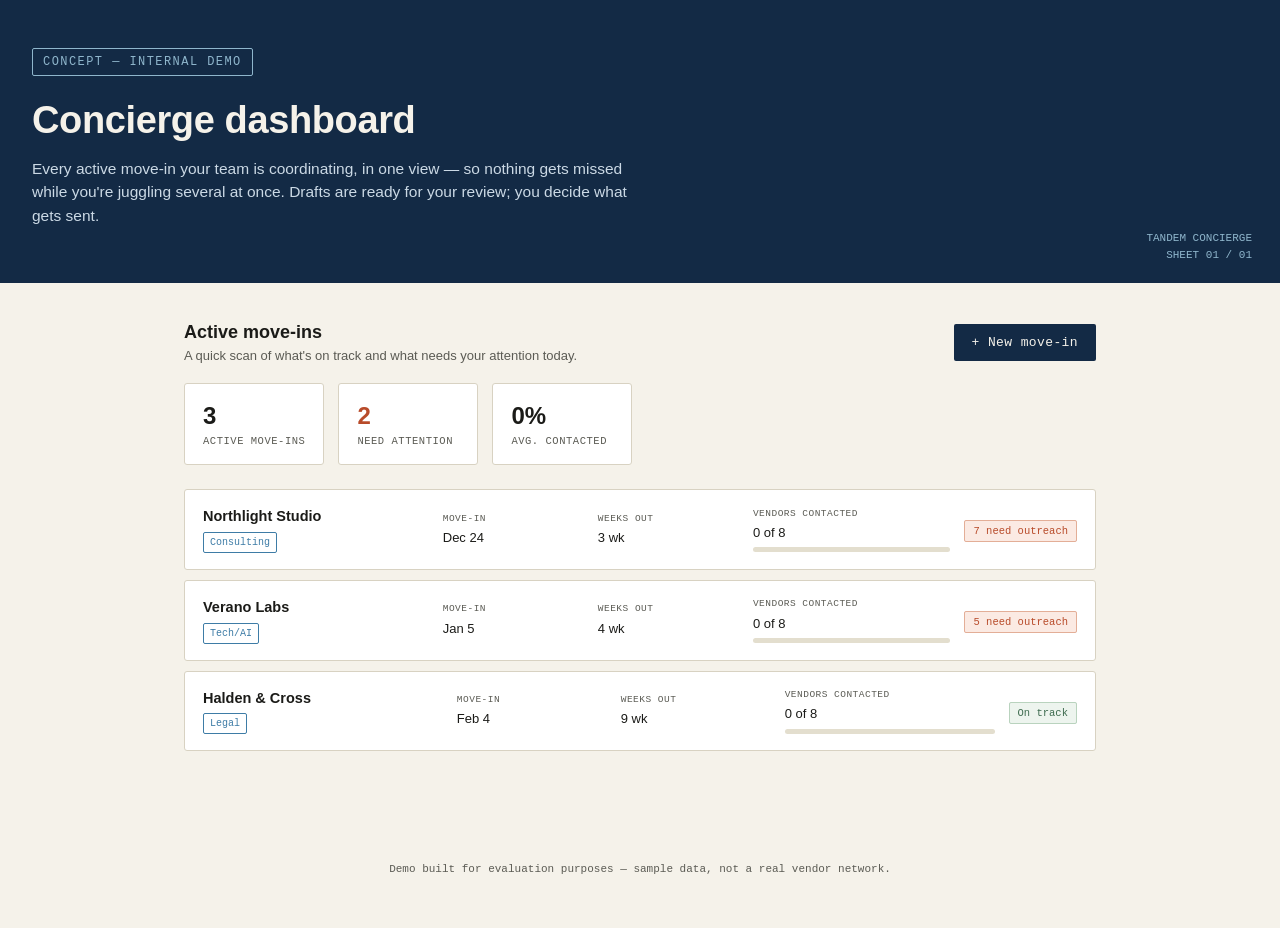
==== move-in-assistant.html @ 20e08d95 "Add files via upload" ====
<!DOCTYPE html>
<html lang="en">
<head>
<meta charset="UTF-8">
<meta name="viewport" content="width=device-width, initial-scale=1.0">
<title>Concierge Dashboard — Tandem</title>
<style>
  :root{
    --font-mono: ui-monospace, 'SFMono-Regular', 'Menlo', 'Consolas', 'Liberation Mono', monospace;
    --font-sans: -apple-system, 'Segoe UI', 'Helvetica Neue', Arial, sans-serif;
    --navy:#132A45;
    --navy-2:#1E3E63;
    --blue:#3E7CA6;
    --line:#8FB6CC;
    --paper:#F5F2EA;
    --paper-2:#ECE7DA;
    --ink:#1B1B18;
    --ink-soft:#5B5B54;
    --stamp:#B84B2A;
    --ok:#3E6B4F;
    --radius:3px;
  }
  *{box-sizing:border-box; margin:0; padding:0;}
  body{
    font-family:var(--font-sans);
    background:var(--paper);
    color:var(--ink);
    line-height:1.5;
  }
  .mono{font-family:var(--font-mono);}

  /* ---------- Header ---------- */
  header{
    background:
      linear-gradient(var(--navy), var(--navy)),
      repeating-linear-gradient(0deg, rgba(255,255,255,0.05) 0 1px, transparent 1px 28px),
      repeating-linear-gradient(90deg, rgba(255,255,255,0.05) 0 1px, transparent 1px 28px);
    color:#F5F2EA;
    padding:48px 32px 56px;
    position:relative;
  }
  .eyebrow{
    font-family:var(--font-mono);
    font-size:12px;
    letter-spacing:0.12em;
    text-transform:uppercase;
    color:var(--line);
    border:1px solid var(--line);
    display:inline-block;
    padding:4px 10px;
    border-radius:2px;
  }
  h1{
    font-size:clamp(26px, 4vw, 38px);
    font-weight:600;
    margin:16px 0 8px;
    max-width:680px;
    letter-spacing:-0.01em;
  }
  header p{max-width:600px; color:#CBD9E5; font-size:15.5px;}
  .corner-tag{
    position:absolute; right:28px; bottom:18px;
    font-family:var(--font-mono); font-size:11px; color:var(--line);
    text-align:right; line-height:1.6;
  }

  main{max-width:960px; margin:0 auto; padding:36px 24px 80px;}

  .view{display:none;}
  .view.active{display:block;}

  .toolbar{
    display:flex; justify-content:space-between; align-items:center; margin-bottom:18px; gap:12px; flex-wrap:wrap;
  }
  .toolbar h2{font-size:18px; font-weight:600;}
  .toolbar p{font-size:13px; color:var(--ink-soft); max-width:520px;}

  button.primary{
    font-family:var(--font-mono); font-size:13px; letter-spacing:0.03em;
    background:var(--navy); color:#F5F2EA; border:none;
    padding:11px 18px; border-radius:2px; cursor:pointer; white-space:nowrap;
  }
  button.primary:hover{background:var(--navy-2);}
  button.ghost{
    font-family:var(--font-mono); font-size:12px; background:none; border:1px solid #C9C2AE;
    color:var(--ink-soft); padding:8px 12px; border-radius:2px; cursor:pointer;
  }
  button.ghost:hover{border-color:var(--navy); color:var(--navy);}

  /* ---------- Dashboard ---------- */
  .summary-row{display:flex; gap:14px; margin-bottom:24px; flex-wrap:wrap;}
  .summary-stat{
    background:#fff; border:1px solid #D8D2C2; border-radius:var(--radius);
    padding:14px 18px; min-width:140px;
  }
  .summary-stat .num{font-size:24px; font-weight:600;}
  .summary-stat .lbl{font-family:var(--font-mono); font-size:10.5px; text-transform:uppercase; letter-spacing:0.05em; color:var(--ink-soft);}
  .summary-stat.warn .num{color:var(--stamp);}

  .dash-list{display:flex; flex-direction:column; gap:10px;}
  .dash-row{
    background:#fff; border:1px solid #D8D2C2; border-radius:var(--radius);
    padding:16px 18px; cursor:pointer; transition:border-color 0.15s ease, background 0.15s ease;
    display:grid; grid-template-columns:1.6fr 1fr 1fr 1.4fr auto; gap:14px; align-items:center;
  }
  .dash-row:hover{border-color:var(--navy);}
  .dash-row .company{font-size:14.5px; font-weight:600;}
  .dash-row .industry-tag{
    font-family:var(--font-mono); font-size:10px; color:var(--blue); border:1px solid var(--blue);
    border-radius:2px; padding:2px 6px; display:inline-block; margin-top:4px; white-space:nowrap;
  }
  .dash-row .field-lbl{font-family:var(--font-mono); font-size:9.5px; text-transform:uppercase; color:var(--ink-soft); letter-spacing:0.05em; margin-bottom:2px;}
  .dash-row .field-val{font-size:13px;}
  .mini-track{height:5px; background:#E3DECE; border-radius:3px; overflow:hidden; margin-top:5px;}
  .mini-fill{height:100%; background:var(--ok);}
  .overdue-badge{
    font-family:var(--font-mono); font-size:10.5px; background:#FBEAE3; color:var(--stamp);
    border:1px solid #E3AE97; border-radius:2px; padding:4px 8px; white-space:nowrap;
  }
  .clear-badge{
    font-family:var(--font-mono); font-size:10.5px; background:#EDF4EE; color:var(--ok);
    border:1px solid #B9D3BE; border-radius:2px; padding:4px 8px; white-space:nowrap;
  }
  .empty-state{
    background:#fff; border:1px dashed #C9C2AE; border-radius:var(--radius);
    padding:36px 20px; text-align:center; color:var(--ink-soft); font-size:13.5px;
  }

  /* ---------- Form ---------- */
  .sheet{background:#fff; border:1px solid #D8D2C2; border-radius:var(--radius);}
  .sheet-head{display:flex; justify-content:space-between; align-items:baseline; padding:16px 22px; border-bottom:1px solid #E3DECE;}
  .sheet-head h2{font-size:15px; font-weight:600;}
  .sheet-head span{font-family:var(--font-mono); font-size:11px; color:var(--ink-soft);}
  form{padding:22px; display:grid; grid-template-columns:1fr 1fr; gap:16px 18px;}
  .field{display:flex; flex-direction:column; gap:6px;}
  .field.full{grid-column:1 / -1;}
  label{font-family:var(--font-mono); font-size:11px; letter-spacing:0.05em; text-transform:uppercase; color:var(--ink-soft);}
  input, select{
    font-family:var(--font-sans); font-size:14px; padding:10px 12px;
    border:1px solid #C9C2AE; border-radius:2px; background:var(--paper); color:var(--ink);
  }
  input:focus, select:focus{outline:2px solid var(--blue); outline-offset:1px;}
  .submit-row{grid-column:1 / -1; display:flex; justify-content:flex-end; gap:10px; margin-top:2px;}

  /* ---------- Detail view ---------- */
  .detail-head{display:flex; justify-content:space-between; align-items:flex-start; margin-bottom:20px; gap:14px; flex-wrap:wrap;}
  .detail-head h2{font-size:20px; font-weight:600;}
  .detail-head .meta{font-family:var(--font-mono); font-size:12px; color:var(--ink-soft); margin-top:4px;}
  .section-label{font-family:var(--font-mono); font-size:12px; text-transform:uppercase; letter-spacing:0.08em; color:var(--ink-soft); margin:28px 0 14px;}
  .section-label:first-of-type{margin-top:0;}

  .ruler-wrap{overflow-x:auto; padding-bottom:6px; margin-bottom:6px;}
  .ruler{position:relative; height:150px; min-width:640px;}
  .ruler-line{position:absolute; left:0; right:0; top:96px; height:2px; background:var(--ink);}
  .tick{position:absolute; top:90px; width:1px; height:14px; background:var(--ink-soft);}
  .tick-label{position:absolute; top:108px; font-family:var(--font-mono); font-size:10px; color:var(--ink-soft); transform:translateX(-50%);}
  .pin{position:absolute; top:0; display:flex; flex-direction:column; align-items:center; width:100px; transform:translateX(-50%); cursor:pointer;}
  .pin .flag{font-family:var(--font-mono); font-size:10px; background:var(--navy); color:#F5F2EA; padding:4px 7px; border-radius:2px; white-space:nowrap; margin-bottom:4px;}
  .pin.overdue .flag{background:var(--stamp);}
  .pin .stem{width:1px; flex:1; background:var(--blue); min-height:6px;}
  .pin .dot{width:7px; height:7px; border-radius:50%; background:var(--blue); margin-top:-3px;}
  .movein-marker{position:absolute; top:80px; right:0; text-align:right;}
  .movein-marker .flag{background:var(--stamp);}

  .progress-row{display:flex; align-items:center; gap:14px; margin-bottom:18px;}
  .progress-track{flex:1; height:6px; background:#E3DECE; border-radius:3px; overflow:hidden;}
  .progress-fill{height:100%; width:0%; background:var(--ok); transition:width 0.25s ease;}
  .progress-count{font-family:var(--font-mono); font-size:12px; color:var(--ink-soft); white-space:nowrap;}

  .cards{display:grid; grid-template-columns:repeat(auto-fill, minmax(240px,1fr)); gap:14px;}
  .card{
    background:#fff; border:1px solid #D8D2C2; border-radius:var(--radius);
    padding:16px; display:flex; flex-direction:column; gap:8px;
    scroll-margin-top:20px; transition:background 0.2s ease, border-color 0.2s ease;
  }
  .card.sent{background:#F2F6F3; border-color:#CBDBCF;}
  .card.overdue{border-color:#E3AE97;}
  .card-top{display:flex; justify-content:space-between; align-items:flex-start; gap:8px;}
  .card h3{font-size:14px; font-weight:600;}
  .weeks-badge{font-family:var(--font-mono); font-size:10px; color:var(--blue); border:1px solid var(--blue); border-radius:2px; padding:2px 6px; white-space:nowrap;}
  .weeks-badge.overdue{color:var(--stamp); border-color:var(--stamp);}
  .card p{font-size:12.5px; color:var(--ink-soft); flex:1;}
  .card-actions{display:flex; gap:8px; flex-wrap:wrap;}
  .card button{
    font-family:var(--font-mono); font-size:11px; letter-spacing:0.02em;
    background:transparent; border:1px solid var(--navy); color:var(--navy);
    padding:8px 10px; border-radius:2px; cursor:pointer; text-align:left;
  }
  .card button:hover{background:var(--navy); color:#F5F2EA;}
  .card button.sent-btn{border-color:var(--ok); color:var(--ok);}
  .card button.sent-btn:hover{background:var(--ok); color:#fff;}
  .card button.sent-btn.is-sent{background:var(--ok); color:#fff;}

  .email-box{display:none; margin-top:2px; flex-direction:column; gap:8px;}
  .email-box.open{display:flex;}
  .email-text{padding:12px; background:var(--paper-2); border:1px dashed #C9C2AE; border-radius:2px; font-size:12.5px; white-space:pre-wrap; font-family:var(--font-mono); color:var(--ink);}
  .copy-btn{align-self:flex-start; font-size:10px !important; padding:6px 9px !important;}
  .copy-btn.copied{border-color:var(--ok); color:var(--ok);}

  .note-banner{
    font-size:12.5px; color:var(--ink-soft); background:var(--paper-2); border:1px solid #E3DECE;
    border-radius:2px; padding:10px 14px; margin-bottom:22px;
  }

  footer{text-align:center; padding:30px 20px 50px; color:var(--ink-soft); font-family:var(--font-mono); font-size:11px;}

  @media (max-width:640px){
    form{grid-template-columns:1fr;}
    header{padding:36px 20px 48px;}
    .dash-row{grid-template-columns:1fr; gap:10px;}
  }
</style>
</head>
<body>

<header>
  <span class="eyebrow">Concept — internal demo</span>
  <h1>Concierge dashboard</h1>
  <p>Every active move-in your team is coordinating, in one view — so nothing gets missed while you're juggling several at once. Drafts are ready for your review; you decide what gets sent.</p>
  <div class="corner-tag mono">
    TANDEM CONCIERGE<br>
    SHEET 01 / 01
  </div>
</header>

<main>

  <!-- DASHBOARD VIEW -->
  <div class="view active" id="dashboardView">
    <div class="toolbar">
      <div>
        <h2>Active move-ins</h2>
        <p>A quick scan of what's on track and what needs your attention today.</p>
      </div>
      <button type="button" class="primary" id="newMoveInBtn">+ New move-in</button>
    </div>

    <div class="summary-row" id="summaryRow"></div>
    <div class="dash-list" id="dashList"></div>
  </div>

  <!-- FORM VIEW -->
  <div class="view" id="formView">
    <div class="toolbar">
      <div>
        <h2>Add a move-in</h2>
        <p>Once a lease is signed, add it here to generate its timeline and vendor drafts.</p>
      </div>
      <button type="button" class="ghost" id="cancelFormBtn">&larr; Back to dashboard</button>
    </div>
    <div class="sheet">
      <div class="sheet-head">
        <h2>Deal details</h2>
        <span class="mono">INTAKE FORM</span>
      </div>
      <form id="intakeForm">
        <div class="field full">
          <label for="company">Company name</label>
          <input type="text" id="company" placeholder="e.g. Northlight Studio" required>
        </div>
        <div class="field">
          <label for="sqft">Office size (sq ft)</label>
          <input type="number" id="sqft" min="200" value="2500" required>
        </div>
        <div class="field">
          <label for="team">Team size</label>
          <input type="number" id="team" min="1" value="15" required>
        </div>
        <div class="field">
          <label for="industry">Industry</label>
          <select id="industry">
            <option value="Tech/AI">Tech / AI</option>
            <option value="Legal">Legal</option>
            <option value="Consulting">Consulting</option>
            <option value="Other">Other</option>
          </select>
        </div>
        <div class="field">
          <label for="moveDate">Target move-in date</label>
          <input type="date" id="moveDate" required>
        </div>
        <div class="field full">
          <label for="building">Building address (optional)</label>
          <input type="text" id="building" placeholder="e.g. 55 Water Street, New York, NY">
        </div>
        <div class="submit-row">
          <button type="submit" class="primary">Add to dashboard &rarr;</button>
        </div>
      </form>
    </div>
  </div>

  <!-- DETAIL VIEW -->
  <div class="view" id="detailView">
    <div class="toolbar">
      <button type="button" class="ghost" id="backToDashBtn">&larr; Back to dashboard</button>
    </div>
    <div class="note-banner">Drafts are ready for review — nothing is sent automatically. Mark a vendor as contacted once you've actually reached out.</div>
    <div class="detail-head">
      <div>
        <h2 id="detailCompany"></h2>
        <div class="meta" id="detailMeta"></div>
      </div>
    </div>

    <div class="section-label">Move-in timeline — weeks out from move-in day</div>
    <div class="ruler-wrap"><div class="ruler" id="ruler"></div></div>

    <div class="section-label">Vendor checklist</div>
    <div class="progress-row">
      <div class="progress-track"><div class="progress-fill" id="progressFill"></div></div>
      <div class="progress-count mono" id="progressCount">0 of 0 contacted</div>
    </div>
    <div class="cards" id="cards"></div>
  </div>

</main>

<footer>Demo built for evaluation purposes — sample data, not a real vendor network.</footer>

<script>
const CATS = [
  {id:'furniture', name:'Furniture', base:8, blurb:'Order desks, seating, and storage sized to your headcount.'},
  {id:'internet', name:'Internet service', base:6, blurb:'Line up ISP install so connectivity is live before day one.'},
  {id:'utilities', name:'Utilities', base:5, blurb:'Set up electric, water, and gas accounts under the new lease.'},
  {id:'security', name:'Access control', base:5, blurb:'Configure access badges and building security protocols.'},
  {id:'insurance', name:'Insurance', base:4, blurb:'Confirm tenant liability and property coverage is active.'},
  {id:'deposits', name:'Deposits & fees', base:4, blurb:'Settle security deposit and any outstanding move-in fees.'},
  {id:'moving', name:'Moving logistics', base:3, blurb:'Book movers and plan the physical relocation timeline.'},
  {id:'janitorial', name:'Cleaning', base:2, blurb:'Schedule a move-in clean and set an ongoing service.'},
];

function computeWeeks(sqft, team, industry){
  const large = sqft > 5000 || team > 30;
  const small = sqft < 1500 && team < 10;
  return CATS.map(c => {
    let w = c.base;
    if(large && ['furniture','moving'].includes(c.id)) w += 2;
    if(small && c.id === 'furniture') w = Math.max(2, w - 1);
    if(industry === 'Legal' && c.id === 'deposits') w += 1;
    if(industry === 'Tech/AI' && c.id === 'security') w += 1;
    if(industry === 'Consulting' && c.id === 'furniture') w += 1;
    return {...c, weeks: w};
  }).sort((a,b) => b.weeks - a.weeks);
}

function weeksUntil(dateStr){
  const today = new Date(); today.setHours(0,0,0,0);
  const target = new Date(dateStr + 'T00:00:00');
  return (target - today) / (7*24*60*60*1000);
}

function draftEmail(cat, data){
  const {sqft, team, industry, moveDate, building} = data;
  const addr = building ? building : '[building address]';
  const dateStr = new Date(moveDate + 'T00:00:00').toLocaleDateString('en-US', {month:'long', day:'numeric', year:'numeric'});
  const templates = {
    furniture: `We're outfitting a ${sqft} sq ft office for a ${team}-person ${industry} team at ${addr}, moving in ${dateStr}. Could you send a quote for desks, seating, and storage sized to that headcount, with delivery scheduled ahead of our move-in date?`,
    internet: `We need internet service installed and tested at ${addr} before ${dateStr}. Team size is ${team}, office is ${sqft} sq ft. Please share available plans and your typical install lead time.`,
    utilities: `We're setting up electric, water, and gas accounts for a new lease at ${addr}, occupancy beginning ${dateStr}. Please advise on account setup requirements and timing.`,
    security: `Could you help us configure building access and badging for ${team} employees ahead of our move-in on ${dateStr} at ${addr}? Happy to share our headcount and access-level breakdown.`,
    insurance: `We need tenant liability and property coverage in place for our new office at ${addr} by ${dateStr}. Could you send a quote based on ${sqft} sq ft and a ${team}-person team?`,
    deposits: `Following up to confirm the security deposit and any outstanding move-in fees for our lease at ${addr}, ahead of occupancy on ${dateStr}. Could you send a summary of what's owed and by when?`,
    moving: `Looking to book a move for ${team} employees into ${addr} around ${dateStr}. Office is ${sqft} sq ft. Could you share availability and a rough estimate?`,
    janitorial: `We'd like to schedule a move-in clean and set up ongoing cleaning service for ${sqft} sq ft at ${addr}, starting around ${dateStr}.`,
  };
  return `Subject: ${cat.name} — new office at ${addr}\n\nHi,\n\n${templates[cat.id]}\n\nThanks,\n[Your name]`;
}

/* ---------- State: multiple concurrent move-ins ---------- */
let moveIns = [];
let nextId = 1;
let currentDetailId = null;

function addMoveIn(data){
  const items = computeWeeks(data.sqft, data.team, data.industry);
  const moveIn = {id: nextId++, ...data, items, sent: new Set()};
  moveIns.push(moveIn);
  return moveIn;
}

function overdueCount(moveIn){
  const wUntil = weeksUntil(moveIn.moveDate);
  return moveIn.items.filter(c => wUntil <= c.weeks && !moveIn.sent.has(c.id)).length;
}

function progressPct(moveIn){
  return moveIn.items.length ? Math.round((moveIn.sent.size / moveIn.items.length) * 100) : 0;
}

/* ---------- View switching ---------- */
function showView(id){
  document.querySelectorAll('.view').forEach(v => v.classList.remove('active'));
  document.getElementById(id).classList.add('active');
  window.scrollTo({top:0, behavior:'smooth'});
}

/* ---------- Dashboard rendering ---------- */
function renderDashboard(){
  const summaryRow = document.getElementById('summaryRow');
  const dashList = document.getElementById('dashList');

  const totalOverdue = moveIns.reduce((sum, m) => sum + (overdueCount(m) > 0 ? 1 : 0), 0);
  const avgProgress = moveIns.length ? Math.round(moveIns.reduce((s,m) => s + progressPct(m), 0) / moveIns.length) : 0;

  summaryRow.innerHTML = `
    <div class="summary-stat">
      <div class="num">${moveIns.length}</div>
      <div class="lbl">Active move-ins</div>
    </div>
    <div class="summary-stat ${totalOverdue > 0 ? 'warn' : ''}">
      <div class="num">${totalOverdue}</div>
      <div class="lbl">Need attention</div>
    </div>
    <div class="summary-stat">
      <div class="num">${avgProgress}%</div>
      <div class="lbl">Avg. contacted</div>
    </div>
  `;

  if(moveIns.length === 0){
    dashList.innerHTML = `<div class="empty-state">No active move-ins yet. Click "+ New move-in" to add one.</div>`;
    return;
  }

  dashList.innerHTML = '';
  moveIns
    .slice()
    .sort((a,b) => new Date(a.moveDate) - new Date(b.moveDate))
    .forEach(m => {
      const wUntil = Math.round(weeksUntil(m.moveDate));
      const overdue = overdueCount(m);
      const pct = progressPct(m);
      const row = document.createElement('div');
      row.className = 'dash-row';
      row.innerHTML = `
        <div>
          <div class="company">${m.company}</div>
          <span class="industry-tag">${m.industry}</span>
        </div>
        <div>
          <div class="field-lbl">Move-in</div>
          <div class="field-val">${new Date(m.moveDate + 'T00:00:00').toLocaleDateString('en-US', {month:'short', day:'numeric'})}</div>
        </div>
        <div>
          <div class="field-lbl">Weeks out</div>
          <div class="field-val">${wUntil >= 0 ? wUntil + ' wk' : 'Past due'}</div>
        </div>
        <div>
          <div class="field-lbl">Vendors contacted</div>
          <div class="field-val">${m.sent.size} of ${m.items.length}</div>
          <div class="mini-track"><div class="mini-fill" style="width:${pct}%"></div></div>
        </div>
        <div>${overdue > 0 ? `<span class="overdue-badge">${overdue} need outreach</span>` : `<span class="clear-badge">On track</span>`}</div>
      `;
      row.addEventListener('click', () => openDetail(m.id));
      dashList.appendChild(row);
    });
}

/* ---------- Detail view ---------- */
function openDetail(id){
  currentDetailId = id;
  const m = moveIns.find(x => x.id === id);
  if(!m) return;

  document.getElementById('detailCompany').textContent = m.company;
  document.getElementById('detailMeta').textContent =
    `${m.sqft.toLocaleString()} sq ft · ${m.team}-person team · ${m.industry} · Move-in ${new Date(m.moveDate + 'T00:00:00').toLocaleDateString('en-US', {month:'long', day:'numeric', year:'numeric'})}`;

  renderRuler(m);
  renderCards(m);
  showView('detailView');
}

function renderRuler(m){
  const rulerEl = document.getElementById('ruler');
  const items = m.items;
  const pxPerWeek = 60;
  const maxWeeks = Math.max(...items.map(i => i.weeks)) + 1;
  const width = maxWeeks * pxPerWeek + 100;
  rulerEl.style.minWidth = width + 'px';
  rulerEl.innerHTML = '';

  const line = document.createElement('div');
  line.className = 'ruler-line';
  rulerEl.appendChild(line);

  for(let w = 0; w <= maxWeeks; w++){
    const x = width - 60 - (w * pxPerWeek);
    const tick = document.createElement('div');
    tick.className = 'tick';
    tick.style.left = x + 'px';
    rulerEl.appendChild(tick);

    const tl = document.createElement('div');
    tl.className = 'tick-label';
    tl.style.left = x + 'px';
    tl.textContent = w === 0 ? 'DAY 0' : `-${w}wk`;
    rulerEl.appendChild(tl);
  }

  const wUntil = weeksUntil(m.moveDate);
  items.forEach((item, idx) => {
    const x = width - 60 - (item.weeks * pxPerWeek);
    const isOverdue = wUntil <= item.weeks && !m.sent.has(item.id);
    const pin = document.createElement('div');
    pin.className = 'pin' + (isOverdue ? ' overdue' : '');
    pin.style.left = x + 'px';
    pin.style.height = (20 + (idx % 3) * 20) + 'px';
    pin.innerHTML = `<div class="flag">${item.name}</div><div class="stem"></div><div class="dot"></div>`;
    pin.addEventListener('click', () => {
      const target = document.getElementById('card-' + item.id);
      if(target && typeof target.scrollIntoView === 'function'){
        try{ target.scrollIntoView({behavior:'smooth', block:'center'}); }catch(err){}
      }
    });
    rulerEl.appendChild(pin);
  });

  const marker = document.createElement('div');
  marker.className = 'movein-marker';
  marker.innerHTML = `<div class="flag">Move-in day</div>`;
  rulerEl.appendChild(marker);

  rulerEl.style.height = '180px';
}

function updateProgress(m){
  const fill = document.getElementById('progressFill');
  const count = document.getElementById('progressCount');
  const pct = progressPct(m);
  fill.style.width = pct + '%';
  count.textContent = `${m.sent.size} of ${m.items.length} contacted`;
}

function renderCards(m){
  const cardsEl = document.getElementById('cards');
  cardsEl.innerHTML = '';
  const wUntil = weeksUntil(m.moveDate);

  m.items.forEach(item => {
    const isSent = m.sent.has(item.id);
    const isOverdue = wUntil <= item.weeks && !isSent;
    const card = document.createElement('div');
    card.className = 'card' + (isSent ? ' sent' : '') + (isOverdue ? ' overdue' : '');
    card.id = 'card-' + item.id;
    card.innerHTML = `
      <div class="card-top">
        <h3>${item.name}</h3>
        <span class="weeks-badge${isOverdue ? ' overdue' : ''}">start -${item.weeks}wk</span>
      </div>
      <p>${item.blurb}</p>
      <div class="card-actions">
        <button type="button" class="draft-btn">Draft outreach email &rarr;</button>
        <button type="button" class="sent-btn${isSent ? ' is-sent' : ''}">${isSent ? 'Contacted ✓' : 'Mark as contacted'}</button>
      </div>
      <div class="email-box">
        <div class="email-text"></div>
        <button type="button" class="copy-btn">Copy to clipboard</button>
      </div>
    `;
    const draftBtn = card.querySelector('.draft-btn');
    const sentBtn = card.querySelector('.sent-btn');
    const copyBtn = card.querySelector('.copy-btn');
    const box = card.querySelector('.email-box');
    const text = card.querySelector('.email-text');

    draftBtn.addEventListener('click', () => {
      if(!box.classList.contains('open')){
        text.textContent = draftEmail(item, m);
      }
      box.classList.toggle('open');
      draftBtn.textContent = box.classList.contains('open') ? 'Hide draft' : 'Draft outreach email →';
    });

    copyBtn.addEventListener('click', () => {
      navigator.clipboard.writeText(text.textContent).then(() => {
        copyBtn.textContent = 'Copied';
        copyBtn.classList.add('copied');
        setTimeout(() => { copyBtn.textContent = 'Copy to clipboard'; copyBtn.classList.remove('copied'); }, 1500);
      });
    });

    sentBtn.addEventListener('click', () => {
      if(m.sent.has(item.id)){ m.sent.delete(item.id); }
      else{ m.sent.add(item.id); }
      renderCards(m);
      renderRuler(m);
      updateProgress(m);
    });

    cardsEl.appendChild(card);
  });

  updateProgress(m);
}

/* ---------- Wiring ---------- */
document.getElementById('newMoveInBtn').addEventListener('click', () => showView('formView'));
document.getElementById('cancelFormBtn').addEventListener('click', () => showView('dashboardView'));
document.getElementById('backToDashBtn').addEventListener('click', () => { renderDashboard(); showView('dashboardView'); });

document.getElementById('intakeForm').addEventListener('submit', function(e){
  e.preventDefault();
  const data = {
    company: document.getElementById('company').value.trim() || 'Untitled company',
    sqft: Number(document.getElementById('sqft').value),
    team: Number(document.getElementById('team').value),
    industry: document.getElementById('industry').value,
    moveDate: document.getElementById('moveDate').value,
    building: document.getElementById('building').value.trim(),
  };
  if(!data.moveDate){ alert('Please choose a target move-in date.'); return; }

  const m = addMoveIn(data);
  this.reset();
  document.getElementById('sqft').value = 2500;
  document.getElementById('team').value = 15;
  setDefaultDate();
  renderDashboard();
  openDetail(m.id);
});

function setDefaultDate(){
  const d = new Date();
  d.setDate(d.getDate() + 42);
  document.getElementById('moveDate').value = d.toISOString().split('T')[0];
}
setDefaultDate();

/* ---------- Seed sample data so the dashboard isn't empty ---------- */
function seed(){
  const today = new Date();
  const mk = (offsetDays) => {
    const d = new Date(today); d.setDate(d.getDate() + offsetDays);
    return d.toISOString().split('T')[0];
  };
  addMoveIn({company:'Northlight Studio', sqft:1800, team:9, industry:'Consulting', moveDate:mk(18), building:'220 Congress St, Boston, MA'});
  addMoveIn({company:'Verano Labs', sqft:6200, team:38, industry:'Tech/AI', moveDate:mk(30), building:'55 Water Street, New York, NY'});
  addMoveIn({company:'Halden & Cross', sqft:3400, team:22, industry:'Legal', moveDate:mk(60), building:'101 California St, San Francisco, CA'});
}
seed();
renderDashboard();
</script>
</body>
</html>
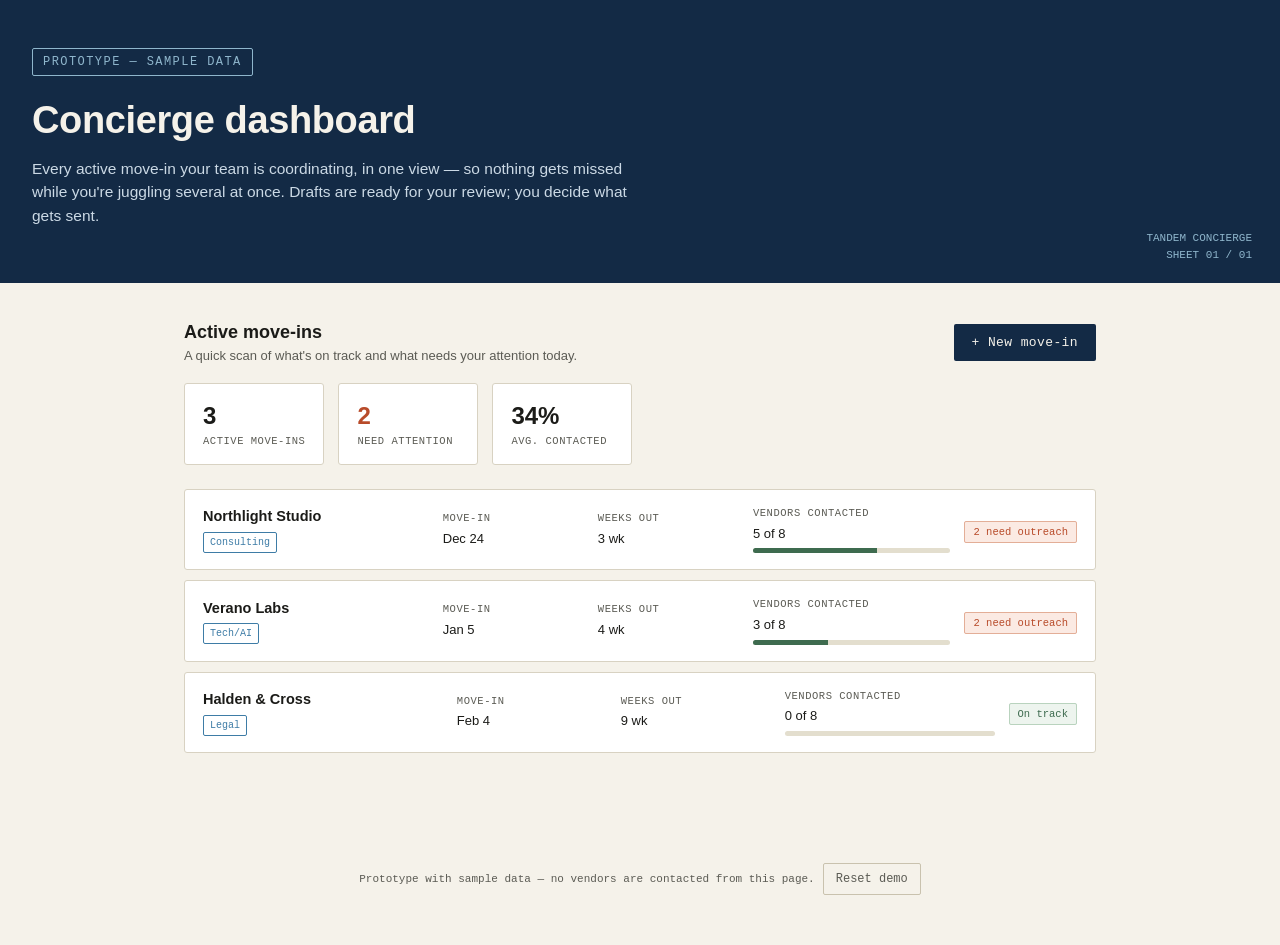
==== commit b366f35d: "Redesign Tandem as a personal operations concierge demo Interactive client-dinner simulation with ap" ====
--- a/move-in-assistant.html
+++ b/move-in-assistant.html
@@ -2,646 +2,9 @@
 <html lang="en">
 <head>
 <meta charset="UTF-8">
-<meta name="viewport" content="width=device-width, initial-scale=1.0">
-<title>Concierge Dashboard — Tandem</title>
-<style>
-  :root{
-    --font-mono: ui-monospace, 'SFMono-Regular', 'Menlo', 'Consolas', 'Liberation Mono', monospace;
-    --font-sans: -apple-system, 'Segoe UI', 'Helvetica Neue', Arial, sans-serif;
-    --navy:#132A45;
-    --navy-2:#1E3E63;
-    --blue:#3E7CA6;
-    --line:#8FB6CC;
-    --paper:#F5F2EA;
-    --paper-2:#ECE7DA;
-    --ink:#1B1B18;
-    --ink-soft:#5B5B54;
-    --stamp:#B84B2A;
-    --ok:#3E6B4F;
-    --radius:3px;
-  }
-  *{box-sizing:border-box; margin:0; padding:0;}
-  body{
-    font-family:var(--font-sans);
-    background:var(--paper);
-    color:var(--ink);
-    line-height:1.5;
-  }
-  .mono{font-family:var(--font-mono);}
-
-  /* ---------- Header ---------- */
-  header{
-    background:
-      linear-gradient(var(--navy), var(--navy)),
-      repeating-linear-gradient(0deg, rgba(255,255,255,0.05) 0 1px, transparent 1px 28px),
-      repeating-linear-gradient(90deg, rgba(255,255,255,0.05) 0 1px, transparent 1px 28px);
-    color:#F5F2EA;
-    padding:48px 32px 56px;
-    position:relative;
-  }
-  .eyebrow{
-    font-family:var(--font-mono);
-    font-size:12px;
-    letter-spacing:0.12em;
-    text-transform:uppercase;
-    color:var(--line);
-    border:1px solid var(--line);
-    display:inline-block;
-    padding:4px 10px;
-    border-radius:2px;
-  }
-  h1{
-    font-size:clamp(26px, 4vw, 38px);
-    font-weight:600;
-    margin:16px 0 8px;
-    max-width:680px;
-    letter-spacing:-0.01em;
-  }
-  header p{max-width:600px; color:#CBD9E5; font-size:15.5px;}
-  .corner-tag{
-    position:absolute; right:28px; bottom:18px;
-    font-family:var(--font-mono); font-size:11px; color:var(--line);
-    text-align:right; line-height:1.6;
-  }
-
-  main{max-width:960px; margin:0 auto; padding:36px 24px 80px;}
-
-  .view{display:none;}
-  .view.active{display:block;}
-
-  .toolbar{
-    display:flex; justify-content:space-between; align-items:center; margin-bottom:18px; gap:12px; flex-wrap:wrap;
-  }
-  .toolbar h2{font-size:18px; font-weight:600;}
-  .toolbar p{font-size:13px; color:var(--ink-soft); max-width:520px;}
-
-  button.primary{
-    font-family:var(--font-mono); font-size:13px; letter-spacing:0.03em;
-    background:var(--navy); color:#F5F2EA; border:none;
-    padding:11px 18px; border-radius:2px; cursor:pointer; white-space:nowrap;
-  }
-  button.primary:hover{background:var(--navy-2);}
-  button.ghost{
-    font-family:var(--font-mono); font-size:12px; background:none; border:1px solid #C9C2AE;
-    color:var(--ink-soft); padding:8px 12px; border-radius:2px; cursor:pointer;
-  }
-  button.ghost:hover{border-color:var(--navy); color:var(--navy);}
-
-  /* ---------- Dashboard ---------- */
-  .summary-row{display:flex; gap:14px; margin-bottom:24px; flex-wrap:wrap;}
-  .summary-stat{
-    background:#fff; border:1px solid #D8D2C2; border-radius:var(--radius);
-    padding:14px 18px; min-width:140px;
-  }
-  .summary-stat .num{font-size:24px; font-weight:600;}
-  .summary-stat .lbl{font-family:var(--font-mono); font-size:10.5px; text-transform:uppercase; letter-spacing:0.05em; color:var(--ink-soft);}
-  .summary-stat.warn .num{color:var(--stamp);}
-
-  .dash-list{display:flex; flex-direction:column; gap:10px;}
-  .dash-row{
-    background:#fff; border:1px solid #D8D2C2; border-radius:var(--radius);
-    padding:16px 18px; cursor:pointer; transition:border-color 0.15s ease, background 0.15s ease;
-    display:grid; grid-template-columns:1.6fr 1fr 1fr 1.4fr auto; gap:14px; align-items:center;
-  }
-  .dash-row:hover{border-color:var(--navy);}
-  .dash-row .company{font-size:14.5px; font-weight:600;}
-  .dash-row .industry-tag{
-    font-family:var(--font-mono); font-size:10px; color:var(--blue); border:1px solid var(--blue);
-    border-radius:2px; padding:2px 6px; display:inline-block; margin-top:4px; white-space:nowrap;
-  }
-  .dash-row .field-lbl{font-family:var(--font-mono); font-size:9.5px; text-transform:uppercase; color:var(--ink-soft); letter-spacing:0.05em; margin-bottom:2px;}
-  .dash-row .field-val{font-size:13px;}
-  .mini-track{height:5px; background:#E3DECE; border-radius:3px; overflow:hidden; margin-top:5px;}
-  .mini-fill{height:100%; background:var(--ok);}
-  .overdue-badge{
-    font-family:var(--font-mono); font-size:10.5px; background:#FBEAE3; color:var(--stamp);
-    border:1px solid #E3AE97; border-radius:2px; padding:4px 8px; white-space:nowrap;
-  }
-  .clear-badge{
-    font-family:var(--font-mono); font-size:10.5px; background:#EDF4EE; color:var(--ok);
-    border:1px solid #B9D3BE; border-radius:2px; padding:4px 8px; white-space:nowrap;
-  }
-  .empty-state{
-    background:#fff; border:1px dashed #C9C2AE; border-radius:var(--radius);
-    padding:36px 20px; text-align:center; color:var(--ink-soft); font-size:13.5px;
-  }
-
-  /* ---------- Form ---------- */
-  .sheet{background:#fff; border:1px solid #D8D2C2; border-radius:var(--radius);}
-  .sheet-head{display:flex; justify-content:space-between; align-items:baseline; padding:16px 22px; border-bottom:1px solid #E3DECE;}
-  .sheet-head h2{font-size:15px; font-weight:600;}
-  .sheet-head span{font-family:var(--font-mono); font-size:11px; color:var(--ink-soft);}
-  form{padding:22px; display:grid; grid-template-columns:1fr 1fr; gap:16px 18px;}
-  .field{display:flex; flex-direction:column; gap:6px;}
-  .field.full{grid-column:1 / -1;}
-  label{font-family:var(--font-mono); font-size:11px; letter-spacing:0.05em; text-transform:uppercase; color:var(--ink-soft);}
-  input, select{
-    font-family:var(--font-sans); font-size:14px; padding:10px 12px;
-    border:1px solid #C9C2AE; border-radius:2px; background:var(--paper); color:var(--ink);
-  }
-  input:focus, select:focus{outline:2px solid var(--blue); outline-offset:1px;}
-  .submit-row{grid-column:1 / -1; display:flex; justify-content:flex-end; gap:10px; margin-top:2px;}
-
-  /* ---------- Detail view ---------- */
-  .detail-head{display:flex; justify-content:space-between; align-items:flex-start; margin-bottom:20px; gap:14px; flex-wrap:wrap;}
-  .detail-head h2{font-size:20px; font-weight:600;}
-  .detail-head .meta{font-family:var(--font-mono); font-size:12px; color:var(--ink-soft); margin-top:4px;}
-  .section-label{font-family:var(--font-mono); font-size:12px; text-transform:uppercase; letter-spacing:0.08em; color:var(--ink-soft); margin:28px 0 14px;}
-  .section-label:first-of-type{margin-top:0;}
-
-  .ruler-wrap{overflow-x:auto; padding-bottom:6px; margin-bottom:6px;}
-  .ruler{position:relative; height:150px; min-width:640px;}
-  .ruler-line{position:absolute; left:0; right:0; top:96px; height:2px; background:var(--ink);}
-  .tick{position:absolute; top:90px; width:1px; height:14px; background:var(--ink-soft);}
-  .tick-label{position:absolute; top:108px; font-family:var(--font-mono); font-size:10px; color:var(--ink-soft); transform:translateX(-50%);}
-  .pin{position:absolute; top:0; display:flex; flex-direction:column; align-items:center; width:100px; transform:translateX(-50%); cursor:pointer;}
-  .pin .flag{font-family:var(--font-mono); font-size:10px; background:var(--navy); color:#F5F2EA; padding:4px 7px; border-radius:2px; white-space:nowrap; margin-bottom:4px;}
-  .pin.overdue .flag{background:var(--stamp);}
-  .pin .stem{width:1px; flex:1; background:var(--blue); min-height:6px;}
-  .pin .dot{width:7px; height:7px; border-radius:50%; background:var(--blue); margin-top:-3px;}
-  .movein-marker{position:absolute; top:80px; right:0; text-align:right;}
-  .movein-marker .flag{background:var(--stamp);}
-
-  .progress-row{display:flex; align-items:center; gap:14px; margin-bottom:18px;}
-  .progress-track{flex:1; height:6px; background:#E3DECE; border-radius:3px; overflow:hidden;}
-  .progress-fill{height:100%; width:0%; background:var(--ok); transition:width 0.25s ease;}
-  .progress-count{font-family:var(--font-mono); font-size:12px; color:var(--ink-soft); white-space:nowrap;}
-
-  .cards{display:grid; grid-template-columns:repeat(auto-fill, minmax(240px,1fr)); gap:14px;}
-  .card{
-    background:#fff; border:1px solid #D8D2C2; border-radius:var(--radius);
-    padding:16px; display:flex; flex-direction:column; gap:8px;
-    scroll-margin-top:20px; transition:background 0.2s ease, border-color 0.2s ease;
-  }
-  .card.sent{background:#F2F6F3; border-color:#CBDBCF;}
-  .card.overdue{border-color:#E3AE97;}
-  .card-top{display:flex; justify-content:space-between; align-items:flex-start; gap:8px;}
-  .card h3{font-size:14px; font-weight:600;}
-  .weeks-badge{font-family:var(--font-mono); font-size:10px; color:var(--blue); border:1px solid var(--blue); border-radius:2px; padding:2px 6px; white-space:nowrap;}
-  .weeks-badge.overdue{color:var(--stamp); border-color:var(--stamp);}
-  .card p{font-size:12.5px; color:var(--ink-soft); flex:1;}
-  .card-actions{display:flex; gap:8px; flex-wrap:wrap;}
-  .card button{
-    font-family:var(--font-mono); font-size:11px; letter-spacing:0.02em;
-    background:transparent; border:1px solid var(--navy); color:var(--navy);
-    padding:8px 10px; border-radius:2px; cursor:pointer; text-align:left;
-  }
-  .card button:hover{background:var(--navy); color:#F5F2EA;}
-  .card button.sent-btn{border-color:var(--ok); color:var(--ok);}
-  .card button.sent-btn:hover{background:var(--ok); color:#fff;}
-  .card button.sent-btn.is-sent{background:var(--ok); color:#fff;}
-
-  .email-box{display:none; margin-top:2px; flex-direction:column; gap:8px;}
-  .email-box.open{display:flex;}
-  .email-text{padding:12px; background:var(--paper-2); border:1px dashed #C9C2AE; border-radius:2px; font-size:12.5px; white-space:pre-wrap; font-family:var(--font-mono); color:var(--ink);}
-  .copy-btn{align-self:flex-start; font-size:10px !important; padding:6px 9px !important;}
-  .copy-btn.copied{border-color:var(--ok); color:var(--ok);}
-
-  .note-banner{
-    font-size:12.5px; color:var(--ink-soft); background:var(--paper-2); border:1px solid #E3DECE;
-    border-radius:2px; padding:10px 14px; margin-bottom:22px;
-  }
-
-  footer{text-align:center; padding:30px 20px 50px; color:var(--ink-soft); font-family:var(--font-mono); font-size:11px;}
-
-  @media (max-width:640px){
-    form{grid-template-columns:1fr;}
-    header{padding:36px 20px 48px;}
-    .dash-row{grid-template-columns:1fr; gap:10px;}
-  }
-</style>
+<meta http-equiv="refresh" content="0; url=move-in/">
+<link rel="canonical" href="move-in/">
+<title>Redirecting…</title>
 </head>
-<body>
-
-<header>
-  <span class="eyebrow">Concept — internal demo</span>
-  <h1>Concierge dashboard</h1>
-  <p>Every active move-in your team is coordinating, in one view — so nothing gets missed while you're juggling several at once. Drafts are ready for your review; you decide what gets sent.</p>
-  <div class="corner-tag mono">
-    TANDEM CONCIERGE<br>
-    SHEET 01 / 01
-  </div>
-</header>
-
-<main>
-
-  <!-- DASHBOARD VIEW -->
-  <div class="view active" id="dashboardView">
-    <div class="toolbar">
-      <div>
-        <h2>Active move-ins</h2>
-        <p>A quick scan of what's on track and what needs your attention today.</p>
-      </div>
-      <button type="button" class="primary" id="newMoveInBtn">+ New move-in</button>
-    </div>
-
-    <div class="summary-row" id="summaryRow"></div>
-    <div class="dash-list" id="dashList"></div>
-  </div>
-
-  <!-- FORM VIEW -->
-  <div class="view" id="formView">
-    <div class="toolbar">
-      <div>
-        <h2>Add a move-in</h2>
-        <p>Once a lease is signed, add it here to generate its timeline and vendor drafts.</p>
-      </div>
-      <button type="button" class="ghost" id="cancelFormBtn">&larr; Back to dashboard</button>
-    </div>
-    <div class="sheet">
-      <div class="sheet-head">
-        <h2>Deal details</h2>
-        <span class="mono">INTAKE FORM</span>
-      </div>
-      <form id="intakeForm">
-        <div class="field full">
-          <label for="company">Company name</label>
-          <input type="text" id="company" placeholder="e.g. Northlight Studio" required>
-        </div>
-        <div class="field">
-          <label for="sqft">Office size (sq ft)</label>
-          <input type="number" id="sqft" min="200" value="2500" required>
-        </div>
-        <div class="field">
-          <label for="team">Team size</label>
-          <input type="number" id="team" min="1" value="15" required>
-        </div>
-        <div class="field">
-          <label for="industry">Industry</label>
-          <select id="industry">
-            <option value="Tech/AI">Tech / AI</option>
-            <option value="Legal">Legal</option>
-            <option value="Consulting">Consulting</option>
-            <option value="Other">Other</option>
-          </select>
-        </div>
-        <div class="field">
-          <label for="moveDate">Target move-in date</label>
-          <input type="date" id="moveDate" required>
-        </div>
-        <div class="field full">
-          <label for="building">Building address (optional)</label>
-          <input type="text" id="building" placeholder="e.g. 55 Water Street, New York, NY">
-        </div>
-        <div class="submit-row">
-          <button type="submit" class="primary">Add to dashboard &rarr;</button>
-        </div>
-      </form>
-    </div>
-  </div>
-
-  <!-- DETAIL VIEW -->
-  <div class="view" id="detailView">
-    <div class="toolbar">
-      <button type="button" class="ghost" id="backToDashBtn">&larr; Back to dashboard</button>
-    </div>
-    <div class="note-banner">Drafts are ready for review — nothing is sent automatically. Mark a vendor as contacted once you've actually reached out.</div>
-    <div class="detail-head">
-      <div>
-        <h2 id="detailCompany"></h2>
-        <div class="meta" id="detailMeta"></div>
-      </div>
-    </div>
-
-    <div class="section-label">Move-in timeline — weeks out from move-in day</div>
-    <div class="ruler-wrap"><div class="ruler" id="ruler"></div></div>
-
-    <div class="section-label">Vendor checklist</div>
-    <div class="progress-row">
-      <div class="progress-track"><div class="progress-fill" id="progressFill"></div></div>
-      <div class="progress-count mono" id="progressCount">0 of 0 contacted</div>
-    </div>
-    <div class="cards" id="cards"></div>
-  </div>
-
-</main>
-
-<footer>Demo built for evaluation purposes — sample data, not a real vendor network.</footer>
-
-<script>
-const CATS = [
-  {id:'furniture', name:'Furniture', base:8, blurb:'Order desks, seating, and storage sized to your headcount.'},
-  {id:'internet', name:'Internet service', base:6, blurb:'Line up ISP install so connectivity is live before day one.'},
-  {id:'utilities', name:'Utilities', base:5, blurb:'Set up electric, water, and gas accounts under the new lease.'},
-  {id:'security', name:'Access control', base:5, blurb:'Configure access badges and building security protocols.'},
-  {id:'insurance', name:'Insurance', base:4, blurb:'Confirm tenant liability and property coverage is active.'},
-  {id:'deposits', name:'Deposits & fees', base:4, blurb:'Settle security deposit and any outstanding move-in fees.'},
-  {id:'moving', name:'Moving logistics', base:3, blurb:'Book movers and plan the physical relocation timeline.'},
-  {id:'janitorial', name:'Cleaning', base:2, blurb:'Schedule a move-in clean and set an ongoing service.'},
-];
-
-function computeWeeks(sqft, team, industry){
-  const large = sqft > 5000 || team > 30;
-  const small = sqft < 1500 && team < 10;
-  return CATS.map(c => {
-    let w = c.base;
-    if(large && ['furniture','moving'].includes(c.id)) w += 2;
-    if(small && c.id === 'furniture') w = Math.max(2, w - 1);
-    if(industry === 'Legal' && c.id === 'deposits') w += 1;
-    if(industry === 'Tech/AI' && c.id === 'security') w += 1;
-    if(industry === 'Consulting' && c.id === 'furniture') w += 1;
-    return {...c, weeks: w};
-  }).sort((a,b) => b.weeks - a.weeks);
-}
-
-function weeksUntil(dateStr){
-  const today = new Date(); today.setHours(0,0,0,0);
-  const target = new Date(dateStr + 'T00:00:00');
-  return (target - today) / (7*24*60*60*1000);
-}
-
-function draftEmail(cat, data){
-  const {sqft, team, industry, moveDate, building} = data;
-  const addr = building ? building : '[building address]';
-  const dateStr = new Date(moveDate + 'T00:00:00').toLocaleDateString('en-US', {month:'long', day:'numeric', year:'numeric'});
-  const templates = {
-    furniture: `We're outfitting a ${sqft} sq ft office for a ${team}-person ${industry} team at ${addr}, moving in ${dateStr}. Could you send a quote for desks, seating, and storage sized to that headcount, with delivery scheduled ahead of our move-in date?`,
-    internet: `We need internet service installed and tested at ${addr} before ${dateStr}. Team size is ${team}, office is ${sqft} sq ft. Please share available plans and your typical install lead time.`,
-    utilities: `We're setting up electric, water, and gas accounts for a new lease at ${addr}, occupancy beginning ${dateStr}. Please advise on account setup requirements and timing.`,
-    security: `Could you help us configure building access and badging for ${team} employees ahead of our move-in on ${dateStr} at ${addr}? Happy to share our headcount and access-level breakdown.`,
-    insurance: `We need tenant liability and property coverage in place for our new office at ${addr} by ${dateStr}. Could you send a quote based on ${sqft} sq ft and a ${team}-person team?`,
-    deposits: `Following up to confirm the security deposit and any outstanding move-in fees for our lease at ${addr}, ahead of occupancy on ${dateStr}. Could you send a summary of what's owed and by when?`,
-    moving: `Looking to book a move for ${team} employees into ${addr} around ${dateStr}. Office is ${sqft} sq ft. Could you share availability and a rough estimate?`,
-    janitorial: `We'd like to schedule a move-in clean and set up ongoing cleaning service for ${sqft} sq ft at ${addr}, starting around ${dateStr}.`,
-  };
-  return `Subject: ${cat.name} — new office at ${addr}\n\nHi,\n\n${templates[cat.id]}\n\nThanks,\n[Your name]`;
-}
-
-/* ---------- State: multiple concurrent move-ins ---------- */
-let moveIns = [];
-let nextId = 1;
-let currentDetailId = null;
-
-function addMoveIn(data){
-  const items = computeWeeks(data.sqft, data.team, data.industry);
-  const moveIn = {id: nextId++, ...data, items, sent: new Set()};
-  moveIns.push(moveIn);
-  return moveIn;
-}
-
-function overdueCount(moveIn){
-  const wUntil = weeksUntil(moveIn.moveDate);
-  return moveIn.items.filter(c => wUntil <= c.weeks && !moveIn.sent.has(c.id)).length;
-}
-
-function progressPct(moveIn){
-  return moveIn.items.length ? Math.round((moveIn.sent.size / moveIn.items.length) * 100) : 0;
-}
-
-/* ---------- View switching ---------- */
-function showView(id){
-  document.querySelectorAll('.view').forEach(v => v.classList.remove('active'));
-  document.getElementById(id).classList.add('active');
-  window.scrollTo({top:0, behavior:'smooth'});
-}
-
-/* ---------- Dashboard rendering ---------- */
-function renderDashboard(){
-  const summaryRow = document.getElementById('summaryRow');
-  const dashList = document.getElementById('dashList');
-
-  const totalOverdue = moveIns.reduce((sum, m) => sum + (overdueCount(m) > 0 ? 1 : 0), 0);
-  const avgProgress = moveIns.length ? Math.round(moveIns.reduce((s,m) => s + progressPct(m), 0) / moveIns.length) : 0;
-
-  summaryRow.innerHTML = `
-    <div class="summary-stat">
-      <div class="num">${moveIns.length}</div>
-      <div class="lbl">Active move-ins</div>
-    </div>
-    <div class="summary-stat ${totalOverdue > 0 ? 'warn' : ''}">
-      <div class="num">${totalOverdue}</div>
-      <div class="lbl">Need attention</div>
-    </div>
-    <div class="summary-stat">
-      <div class="num">${avgProgress}%</div>
-      <div class="lbl">Avg. contacted</div>
-    </div>
-  `;
-
-  if(moveIns.length === 0){
-    dashList.innerHTML = `<div class="empty-state">No active move-ins yet. Click "+ New move-in" to add one.</div>`;
-    return;
-  }
-
-  dashList.innerHTML = '';
-  moveIns
-    .slice()
-    .sort((a,b) => new Date(a.moveDate) - new Date(b.moveDate))
-    .forEach(m => {
-      const wUntil = Math.round(weeksUntil(m.moveDate));
-      const overdue = overdueCount(m);
-      const pct = progressPct(m);
-      const row = document.createElement('div');
-      row.className = 'dash-row';
-      row.innerHTML = `
-        <div>
-          <div class="company">${m.company}</div>
-          <span class="industry-tag">${m.industry}</span>
-        </div>
-        <div>
-          <div class="field-lbl">Move-in</div>
-          <div class="field-val">${new Date(m.moveDate + 'T00:00:00').toLocaleDateString('en-US', {month:'short', day:'numeric'})}</div>
-        </div>
-        <div>
-          <div class="field-lbl">Weeks out</div>
-          <div class="field-val">${wUntil >= 0 ? wUntil + ' wk' : 'Past due'}</div>
-        </div>
-        <div>
-          <div class="field-lbl">Vendors contacted</div>
-          <div class="field-val">${m.sent.size} of ${m.items.length}</div>
-          <div class="mini-track"><div class="mini-fill" style="width:${pct}%"></div></div>
-        </div>
-        <div>${overdue > 0 ? `<span class="overdue-badge">${overdue} need outreach</span>` : `<span class="clear-badge">On track</span>`}</div>
-      `;
-      row.addEventListener('click', () => openDetail(m.id));
-      dashList.appendChild(row);
-    });
-}
-
-/* ---------- Detail view ---------- */
-function openDetail(id){
-  currentDetailId = id;
-  const m = moveIns.find(x => x.id === id);
-  if(!m) return;
-
-  document.getElementById('detailCompany').textContent = m.company;
-  document.getElementById('detailMeta').textContent =
-    `${m.sqft.toLocaleString()} sq ft · ${m.team}-person team · ${m.industry} · Move-in ${new Date(m.moveDate + 'T00:00:00').toLocaleDateString('en-US', {month:'long', day:'numeric', year:'numeric'})}`;
-
-  renderRuler(m);
-  renderCards(m);
-  showView('detailView');
-}
-
-function renderRuler(m){
-  const rulerEl = document.getElementById('ruler');
-  const items = m.items;
-  const pxPerWeek = 60;
-  const maxWeeks = Math.max(...items.map(i => i.weeks)) + 1;
-  const width = maxWeeks * pxPerWeek + 100;
-  rulerEl.style.minWidth = width + 'px';
-  rulerEl.innerHTML = '';
-
-  const line = document.createElement('div');
-  line.className = 'ruler-line';
-  rulerEl.appendChild(line);
-
-  for(let w = 0; w <= maxWeeks; w++){
-    const x = width - 60 - (w * pxPerWeek);
-    const tick = document.createElement('div');
-    tick.className = 'tick';
-    tick.style.left = x + 'px';
-    rulerEl.appendChild(tick);
-
-    const tl = document.createElement('div');
-    tl.className = 'tick-label';
-    tl.style.left = x + 'px';
-    tl.textContent = w === 0 ? 'DAY 0' : `-${w}wk`;
-    rulerEl.appendChild(tl);
-  }
-
-  const wUntil = weeksUntil(m.moveDate);
-  items.forEach((item, idx) => {
-    const x = width - 60 - (item.weeks * pxPerWeek);
-    const isOverdue = wUntil <= item.weeks && !m.sent.has(item.id);
-    const pin = document.createElement('div');
-    pin.className = 'pin' + (isOverdue ? ' overdue' : '');
-    pin.style.left = x + 'px';
-    pin.style.height = (20 + (idx % 3) * 20) + 'px';
-    pin.innerHTML = `<div class="flag">${item.name}</div><div class="stem"></div><div class="dot"></div>`;
-    pin.addEventListener('click', () => {
-      const target = document.getElementById('card-' + item.id);
-      if(target && typeof target.scrollIntoView === 'function'){
-        try{ target.scrollIntoView({behavior:'smooth', block:'center'}); }catch(err){}
-      }
-    });
-    rulerEl.appendChild(pin);
-  });
-
-  const marker = document.createElement('div');
-  marker.className = 'movein-marker';
-  marker.innerHTML = `<div class="flag">Move-in day</div>`;
-  rulerEl.appendChild(marker);
-
-  rulerEl.style.height = '180px';
-}
-
-function updateProgress(m){
-  const fill = document.getElementById('progressFill');
-  const count = document.getElementById('progressCount');
-  const pct = progressPct(m);
-  fill.style.width = pct + '%';
-  count.textContent = `${m.sent.size} of ${m.items.length} contacted`;
-}
-
-function renderCards(m){
-  const cardsEl = document.getElementById('cards');
-  cardsEl.innerHTML = '';
-  const wUntil = weeksUntil(m.moveDate);
-
-  m.items.forEach(item => {
-    const isSent = m.sent.has(item.id);
-    const isOverdue = wUntil <= item.weeks && !isSent;
-    const card = document.createElement('div');
-    card.className = 'card' + (isSent ? ' sent' : '') + (isOverdue ? ' overdue' : '');
-    card.id = 'card-' + item.id;
-    card.innerHTML = `
-      <div class="card-top">
-        <h3>${item.name}</h3>
-        <span class="weeks-badge${isOverdue ? ' overdue' : ''}">start -${item.weeks}wk</span>
-      </div>
-      <p>${item.blurb}</p>
-      <div class="card-actions">
-        <button type="button" class="draft-btn">Draft outreach email &rarr;</button>
-        <button type="button" class="sent-btn${isSent ? ' is-sent' : ''}">${isSent ? 'Contacted ✓' : 'Mark as contacted'}</button>
-      </div>
-      <div class="email-box">
-        <div class="email-text"></div>
-        <button type="button" class="copy-btn">Copy to clipboard</button>
-      </div>
-    `;
-    const draftBtn = card.querySelector('.draft-btn');
-    const sentBtn = card.querySelector('.sent-btn');
-    const copyBtn = card.querySelector('.copy-btn');
-    const box = card.querySelector('.email-box');
-    const text = card.querySelector('.email-text');
-
-    draftBtn.addEventListener('click', () => {
-      if(!box.classList.contains('open')){
-        text.textContent = draftEmail(item, m);
-      }
-      box.classList.toggle('open');
-      draftBtn.textContent = box.classList.contains('open') ? 'Hide draft' : 'Draft outreach email →';
-    });
-
-    copyBtn.addEventListener('click', () => {
-      navigator.clipboard.writeText(text.textContent).then(() => {
-        copyBtn.textContent = 'Copied';
-        copyBtn.classList.add('copied');
-        setTimeout(() => { copyBtn.textContent = 'Copy to clipboard'; copyBtn.classList.remove('copied'); }, 1500);
-      });
-    });
-
-    sentBtn.addEventListener('click', () => {
-      if(m.sent.has(item.id)){ m.sent.delete(item.id); }
-      else{ m.sent.add(item.id); }
-      renderCards(m);
-      renderRuler(m);
-      updateProgress(m);
-    });
-
-    cardsEl.appendChild(card);
-  });
-
-  updateProgress(m);
-}
-
-/* ---------- Wiring ---------- */
-document.getElementById('newMoveInBtn').addEventListener('click', () => showView('formView'));
-document.getElementById('cancelFormBtn').addEventListener('click', () => showView('dashboardView'));
-document.getElementById('backToDashBtn').addEventListener('click', () => { renderDashboard(); showView('dashboardView'); });
-
-document.getElementById('intakeForm').addEventListener('submit', function(e){
-  e.preventDefault();
-  const data = {
-    company: document.getElementById('company').value.trim() || 'Untitled company',
-    sqft: Number(document.getElementById('sqft').value),
-    team: Number(document.getElementById('team').value),
-    industry: document.getElementById('industry').value,
-    moveDate: document.getElementById('moveDate').value,
-    building: document.getElementById('building').value.trim(),
-  };
-  if(!data.moveDate){ alert('Please choose a target move-in date.'); return; }
-
-  const m = addMoveIn(data);
-  this.reset();
-  document.getElementById('sqft').value = 2500;
-  document.getElementById('team').value = 15;
-  setDefaultDate();
-  renderDashboard();
-  openDetail(m.id);
-});
-
-function setDefaultDate(){
-  const d = new Date();
-  d.setDate(d.getDate() + 42);
-  document.getElementById('moveDate').value = d.toISOString().split('T')[0];
-}
-setDefaultDate();
-
-/* ---------- Seed sample data so the dashboard isn't empty ---------- */
-function seed(){
-  const today = new Date();
-  const mk = (offsetDays) => {
-    const d = new Date(today); d.setDate(d.getDate() + offsetDays);
-    return d.toISOString().split('T')[0];
-  };
-  addMoveIn({company:'Northlight Studio', sqft:1800, team:9, industry:'Consulting', moveDate:mk(18), building:'220 Congress St, Boston, MA'});
-  addMoveIn({company:'Verano Labs', sqft:6200, team:38, industry:'Tech/AI', moveDate:mk(30), building:'55 Water Street, New York, NY'});
-  addMoveIn({company:'Halden & Cross', sqft:3400, team:22, industry:'Legal', moveDate:mk(60), building:'101 California St, San Francisco, CA'});
-}
-seed();
-renderDashboard();
-</script>
-</body>
+<body><p>This page moved. <a href="move-in/">Open the Concierge dashboard</a>.</p></body>
 </html>
